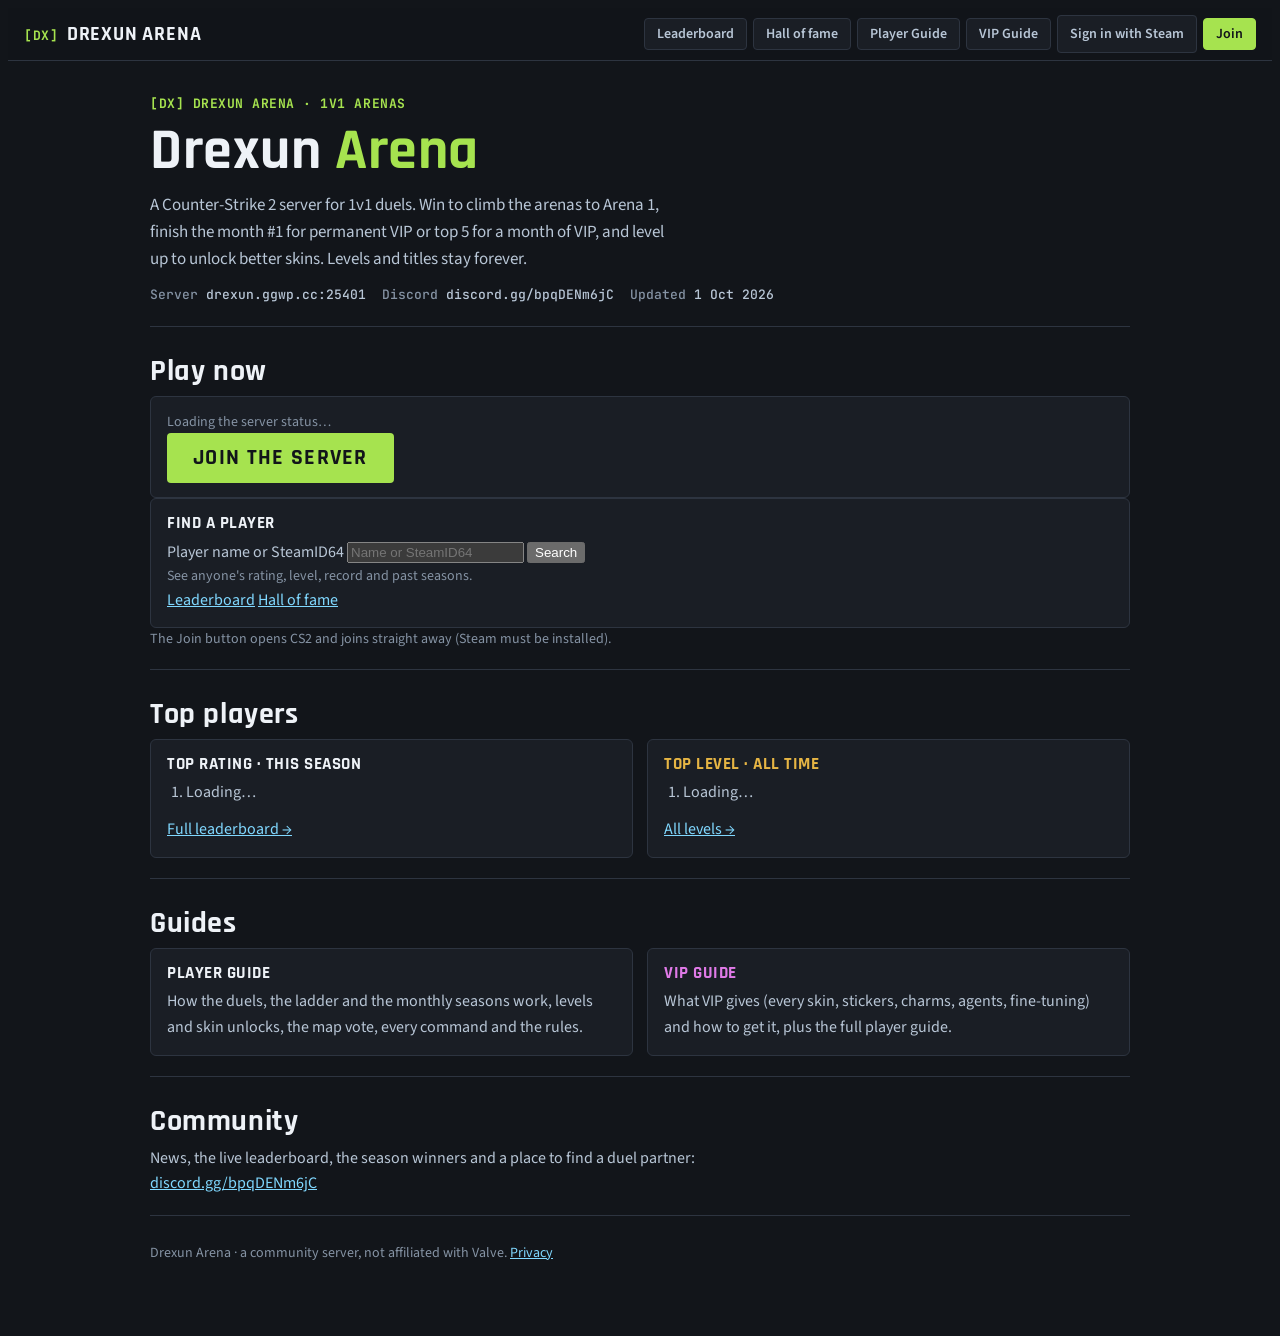
==== public/index.html @ edec15d8 "Update guides 2026-10-01 14:04" ====
<!doctype html>
<html lang="en">
<head>
<meta charset="utf-8">
<meta name="viewport" content="width=device-width, initial-scale=1">
<title>Drexun Arena &middot; CS2 1v1 arenas</title>
<link rel="preconnect" href="https://fonts.googleapis.com">
<link rel="preconnect" href="https://fonts.gstatic.com" crossorigin>
<link rel="stylesheet" href="https://fonts.googleapis.com/css2?family=Rajdhani:wght@600;700&family=Source+Sans+3:wght@400;600;700&family=JetBrains+Mono:wght@500&display=swap">
<style>
  /* Generated by tools/Build-Books.ps1 from docs/books/src - edit the sections there, not this file.
     One deliberate dark look in both themes: the page reads like the game's own chat (lime [DX], silver text,
     gold names, purple commands). */
  :root {
    color-scheme: dark;
    --bg: #12151a;
    --surface: #1a1e25;
    --surface-2: #222731;
    --line: #2d3440;
    --text: #b8c6d6;
    --text-strong: #eef2f7;
    --muted: #8593a4;
    --lime: #a6e34f;
    --gold: #e6b544;
    --purple: #c592f0;
    --menu: #80d8ff;
    --red: #ff6b6b;
    --green: #5fd47a;
    --magenta: #e07ae8;
    --blue: #6aa8ff;
    --orange: #ff9f43;
    --accent: #a6e34f;
    --display: "Rajdhani", "Arial Narrow", "Segoe UI", sans-serif;
    --body: "Source Sans 3", "Segoe UI", system-ui, sans-serif;
    --mono: "JetBrains Mono", ui-monospace, Consolas, monospace;
  }
  html { background: var(--bg); }
  body { background: var(--bg); color: var(--text); font: 16px/1.6 var(--body); padding-inline: 16px; }
  .wrap { max-width: 980px; margin: 0 auto; padding-block: 28px 64px; }
  a { color: var(--menu); }
  a:focus-visible { outline: 2px solid var(--lime); outline-offset: 2px; }

  header.top { display: grid; gap: 12px; padding-block: 8px 22px; border-bottom: 1px solid var(--line); }
  .tag { font: 700 13px/1 var(--mono); color: var(--lime); letter-spacing: .04em; }
  h1 { font: 700 clamp(36px, 7vw, 58px)/1 var(--display); color: var(--text-strong); margin: 0; letter-spacing: .01em; text-wrap: balance; }
  h1 .who { color: var(--accent); }
  .lede { margin: 0; max-width: 66ch; font-size: 17px; }
  .meta { display: flex; flex-wrap: wrap; gap: 8px 16px; font: 500 13px/1.4 var(--mono); color: var(--muted); }
  .meta b { color: var(--text); font-weight: 500; }

  nav.toc { padding-block: 18px 6px; border-bottom: 1px solid var(--line); }
  nav.toc h2 { font: 600 12px/1 var(--mono); letter-spacing: .08em; text-transform: uppercase; color: var(--muted); margin: 0 0 10px; }
  .toc-part { display: grid; grid-template-columns: 112px 1fr; gap: 6px 14px; margin-bottom: 12px; }
  .toc-part > span { font: 700 14px/1.9 var(--display); letter-spacing: .06em; text-transform: uppercase; color: var(--text-strong); }
  .toc-part ul { list-style: none; padding: 0; margin: 0; display: flex; flex-wrap: wrap; gap: 6px; }
  .toc-part a { display: inline-block; font: 600 14px/1 var(--body); color: var(--text); text-decoration: none; padding: 7px 10px; border: 1px solid var(--line); border-radius: 4px; background: var(--surface); }
  .toc-part a:hover { border-color: var(--accent); color: var(--text-strong); }
  @media (max-width: 560px) { .toc-part { grid-template-columns: 1fr; gap: 4px; } }

  .part { margin-top: 40px; padding: 14px 0 0; border-top: 3px solid var(--part, var(--accent)); }
  .part > .part-name { font: 700 13px/1 var(--mono); letter-spacing: .1em; text-transform: uppercase; color: var(--part, var(--accent)); }
  .part > p { margin: 8px 0 0; color: var(--muted); max-width: 70ch; }

  section.sec { padding-block: 28px 6px; border-bottom: 1px solid var(--line); scroll-margin-top: 16px; }
  section.sec:last-child { border-bottom: 0; }
  h2 { font: 700 30px/1.1 var(--display); color: var(--text-strong); margin: 0 0 8px; letter-spacing: .02em; text-wrap: balance; }
  .for { margin: 0 0 16px; color: var(--muted); max-width: 70ch; }
  h3 { font: 700 20px/1.2 var(--display); color: var(--text-strong); margin: 24px 0 8px; letter-spacing: .03em; text-transform: uppercase; }
  p, li { max-width: 72ch; }
  p { margin: 0 0 12px; }
  ul, ol { padding-left: 1.2em; margin: 0 0 12px; display: grid; gap: 5px; }
  strong { color: var(--text-strong); }
  code, .cmd { font-family: var(--mono); font-size: .88em; color: var(--purple); overflow-wrap: anywhere; }
  .name, .map { color: var(--gold); }

  .tbl { overflow-x: auto; border: 1px solid var(--line); border-radius: 6px; background: var(--surface); margin: 8px 0 14px; }
  table { width: 100%; border-collapse: collapse; font-size: 15px; }
  th { text-align: left; font: 600 12px/1.2 var(--mono); letter-spacing: .06em; text-transform: uppercase; color: var(--muted); padding: 10px 14px; border-bottom: 1px solid var(--line); background: var(--surface-2); }
  td { padding: 10px 14px; border-top: 1px solid var(--line); vertical-align: top; font-variant-numeric: tabular-nums; }
  tr:first-child td { border-top: 0; }
  td:first-child { width: 1%; min-width: 150px; }
  td:first-child code { font-size: 14px; }
  .alias { display: block; font: 500 12px/1.4 var(--mono); color: var(--muted); margin-top: 2px; }

  .chat { font: 500 14px/1.7 var(--mono); background: #0b0d10; border: 1px solid var(--line); border-radius: 6px; padding: 12px 14px; overflow-x: auto; color: var(--text); margin: 10px 0 16px; }
  .chat div { white-space: pre; }
  .chat .dx { color: var(--lime); } .chat .pu { color: var(--purple); } .chat .go { color: var(--gold); }
  .chat .gr { color: var(--green); } .chat .re { color: var(--red); } .chat .ma { color: var(--magenta); }
  .chat .bl { color: var(--blue); } .chat .or { color: var(--orange); } .chat .mu { color: var(--muted); }

  .card { background: #1c1f22; border: 1px solid #3a3f46; border-radius: 4px; padding: 12px 18px; text-align: center; font: 500 15px/1.35 var(--body); color: #c0c0c0; width: min(300px, 100%); margin: 10px 0 16px; }
  .card b { display: block; color: #ffa500; font: 700 26px/1.2 var(--display); }

  .grid2 { display: grid; grid-template-columns: repeat(auto-fit, minmax(260px, 1fr)); gap: 14px; margin: 8px 0 14px; }
  .box { background: var(--surface); border: 1px solid var(--line); border-radius: 6px; padding: 14px 16px; }
  .box h4 { font: 700 17px/1.2 var(--display); color: var(--text-strong); margin: 0 0 6px; letter-spacing: .03em; text-transform: uppercase; }
  .box p { margin: 0; }
  .can { border-left: 3px solid var(--green); }
  .cannot { border-left: 3px solid var(--red); }
  .warn { border-left: 3px solid var(--orange); }

  .ladder { display: grid; grid-template-columns: repeat(auto-fit, minmax(118px, 1fr)); gap: 8px; margin: 8px 0 14px; }
  .ladder div { background: var(--surface); border: 1px solid var(--line); border-radius: 6px; padding: 10px 12px; }
  .ladder b { display: block; font: 700 18px/1.1 var(--display); letter-spacing: .02em; }
  .ladder span { display: block; font: 500 12px/1.5 var(--mono); color: var(--muted); font-variant-numeric: tabular-nums; }

  .steps { counter-reset: s; list-style: none; padding: 0; display: grid; gap: 8px; }
  .steps li { counter-increment: s; display: grid; grid-template-columns: 28px 1fr; gap: 10px; align-items: start; }
  .steps li::before { content: counter(s); font: 700 15px/26px var(--display); text-align: center; color: var(--bg); background: var(--accent); border-radius: 3px; height: 26px; }

  .note { font-size: 14px; color: var(--muted); }
  a.play { display: inline-block; font: 700 22px/1 var(--display); letter-spacing: .06em; text-transform: uppercase; text-decoration: none; color: var(--bg); background: var(--lime); padding: 14px 26px; border-radius: 4px; }
  a.play:hover { filter: brightness(1.1); }
  a.box.guide { display: block; text-decoration: none; color: var(--text); }
  a.box.guide:hover { border-color: var(--accent); }

  /* Website only (added by Build-Books.ps1 to the GitHub Pages copies): the bar that leads back home and between guides. */
  .site-nav { position: sticky; top: env(safe-area-inset-top, 0px); z-index: 10; margin-inline: -16px; padding: 10px 16px;
    display: flex; flex-wrap: wrap; align-items: center; justify-content: space-between; gap: 8px 16px;
    background: color-mix(in srgb, var(--bg) 90%, transparent); backdrop-filter: blur(6px); border-bottom: 1px solid var(--line); }
  .site-nav .brand { font: 700 20px/1 var(--display); letter-spacing: .04em; color: var(--text-strong); text-decoration: none; }
  .site-nav .brand .tag { font-size: 13px; margin-right: 4px; }
  .site-links { display: flex; flex-wrap: wrap; align-items: center; gap: 6px; }
  .site-links a { font: 600 14px/1 var(--body); color: var(--text); text-decoration: none; padding: 8px 12px; border: 1px solid var(--line); border-radius: 4px; background: var(--surface); }
  .site-links a:hover { border-color: var(--accent); color: var(--text-strong); }
  .site-links a[aria-current="page"] { border-color: var(--accent); color: var(--text-strong); background: var(--surface-2); }
  .site-links a.join { background: var(--lime); border-color: var(--lime); color: var(--bg); }
  .site-links a.join:hover { filter: brightness(1.1); color: var(--bg); }
  details.faq { border: 1px solid var(--line); border-radius: 6px; background: var(--surface); margin: 0 0 8px; }
  details.faq summary { cursor: pointer; padding: 11px 14px; font-weight: 600; color: var(--text-strong); }
  details.faq > div { padding: 0 14px 12px; }
  footer { padding-top: 26px; font-size: 14px; color: var(--muted); }
  html { scroll-behavior: smooth; }
  @media (prefers-reduced-motion: reduce) { html { scroll-behavior: auto; } }
</style>
<meta name="description" content="Drexun Arena: a Counter-Strike 2 1v1 arena server. Live server status, leaderboards, player stats, hall of fame and guides.">
<link rel="icon" href="data:image/svg+xml,%3Csvg xmlns=%22http://www.w3.org/2000/svg%22 viewBox=%220 0 32 32%22%3E%3Crect width=%2232%22 height=%2232%22 rx=%226%22 fill=%22%2312151a%22/%3E%3Ctext x=%2216%22 y=%2222%22 font-family=%22Arial%22 font-weight=%22700%22 font-size=%2215%22 text-anchor=%22middle%22 fill=%22%23a6e34f%22%3EDX%3C/text%3E%3C/svg%3E">
<link rel="stylesheet" href="/site.css?v=03f90bc6b4">
</head>
<body>
<nav class="site-nav" aria-label="Site">
  <a class="brand" href="/"><span class="tag">[DX]</span> DREXUN ARENA</a>
  <div class="site-links">
    <a href="/leaderboard">Leaderboard</a>
    <a href="/halloffame">Hall of fame</a>
    <a href="/players">Player Guide</a>
    <a href="/vip">VIP Guide</a>
    <span id="account" class="account"><a href="/auth/steam" rel="nofollow">Sign in with Steam</a></span>
    <a class="join" href="steam://connect/drexun.ggwp.cc:25401">Join</a>
  </div>
</nav>
<div class="wrap">
  <header class="top">
    <div class="tag">[DX] DREXUN ARENA · 1V1 ARENAS</div>
    <h1>Drexun <span class="who">Arena</span></h1>
    <p class="lede">A Counter-Strike 2 server for 1v1 duels. Win to climb the arenas to Arena 1, finish the month #1 for permanent VIP or top 5 for a month of VIP, and level up to unlock better skins. Levels and titles stay forever.</p>
    <div class="meta"><span>Server <b>drexun.ggwp.cc:25401</b></span><span>Discord <b>discord.gg/bpqDENm6jC</b></span><span>Updated <b>1 Oct 2026</b></span></div>
  </header>

  <section class="sec" id="play"><h2>Play now</h2>
    <div class="live-grid">
      <div class="box live" id="server-status" aria-live="polite"><p class="note">Loading the server status…</p><p><a class="play" href="steam://connect/drexun.ggwp.cc:25401">Join the server</a></p></div>
      <div class="box">
        <h4>Find a player</h4>
        <form class="search" action="/leaderboard" method="get" role="search">
          <label class="sr" for="home-q">Player name or SteamID64</label>
          <input id="home-q" name="q" type="search" placeholder="Name or SteamID64" autocomplete="off" maxlength="32" required minlength="2">
          <button type="submit">Search</button>
        </form>
        <p class="note">See anyone's rating, level, record and past seasons.</p>
        <p><a class="btn ghost" href="/leaderboard">Leaderboard</a> <a class="btn ghost" href="/halloffame">Hall of fame</a></p>
      </div>
    </div>
    <p class="note">The Join button opens CS2 and joins straight away (Steam must be installed).</p>
  </section>

  <section class="sec" id="top"><h2>Top players</h2>
    <div class="grid2">
      <div class="box"><h4>Top rating · this season</h4><ol class="mini" id="top-rating"><li class="empty">Loading…</li></ol><a href="/leaderboard">Full leaderboard →</a></div>
      <div class="box"><h4 style="color:var(--gold)">Top level · all time</h4><ol class="mini" id="top-level"><li class="empty">Loading…</li></ol><a href="/leaderboard?type=level">All levels →</a></div>
    </div>
  </section>

  <section class="sec" id="guides"><h2>Guides</h2>
    <div class="grid2">
      <a class="box guide" href="/players"><h4>Player Guide</h4><p>How the duels, the ladder and the monthly seasons work, levels and skin unlocks, the map vote, every command and the rules.</p></a>
      <a class="box guide" href="/vip"><h4 style="color:var(--magenta)">VIP Guide</h4><p>What VIP gives (every skin, stickers, charms, agents, fine-tuning) and how to get it, plus the full player guide.</p></a>
    </div>
  </section>

  <section class="sec" id="community"><h2>Community</h2>
    <p>News, the live leaderboard, the season winners and a place to find a duel partner: <a href="https://discord.gg/bpqDENm6jC">discord.gg/bpqDENm6jC</a></p>
  </section>

  <footer>Drexun Arena · a community server, not affiliated with Valve. <a href="/privacy">Privacy</a></footer>
</div>
<script src="/site.js?v=b4c66eb152" defer></script>

</body>
</html>
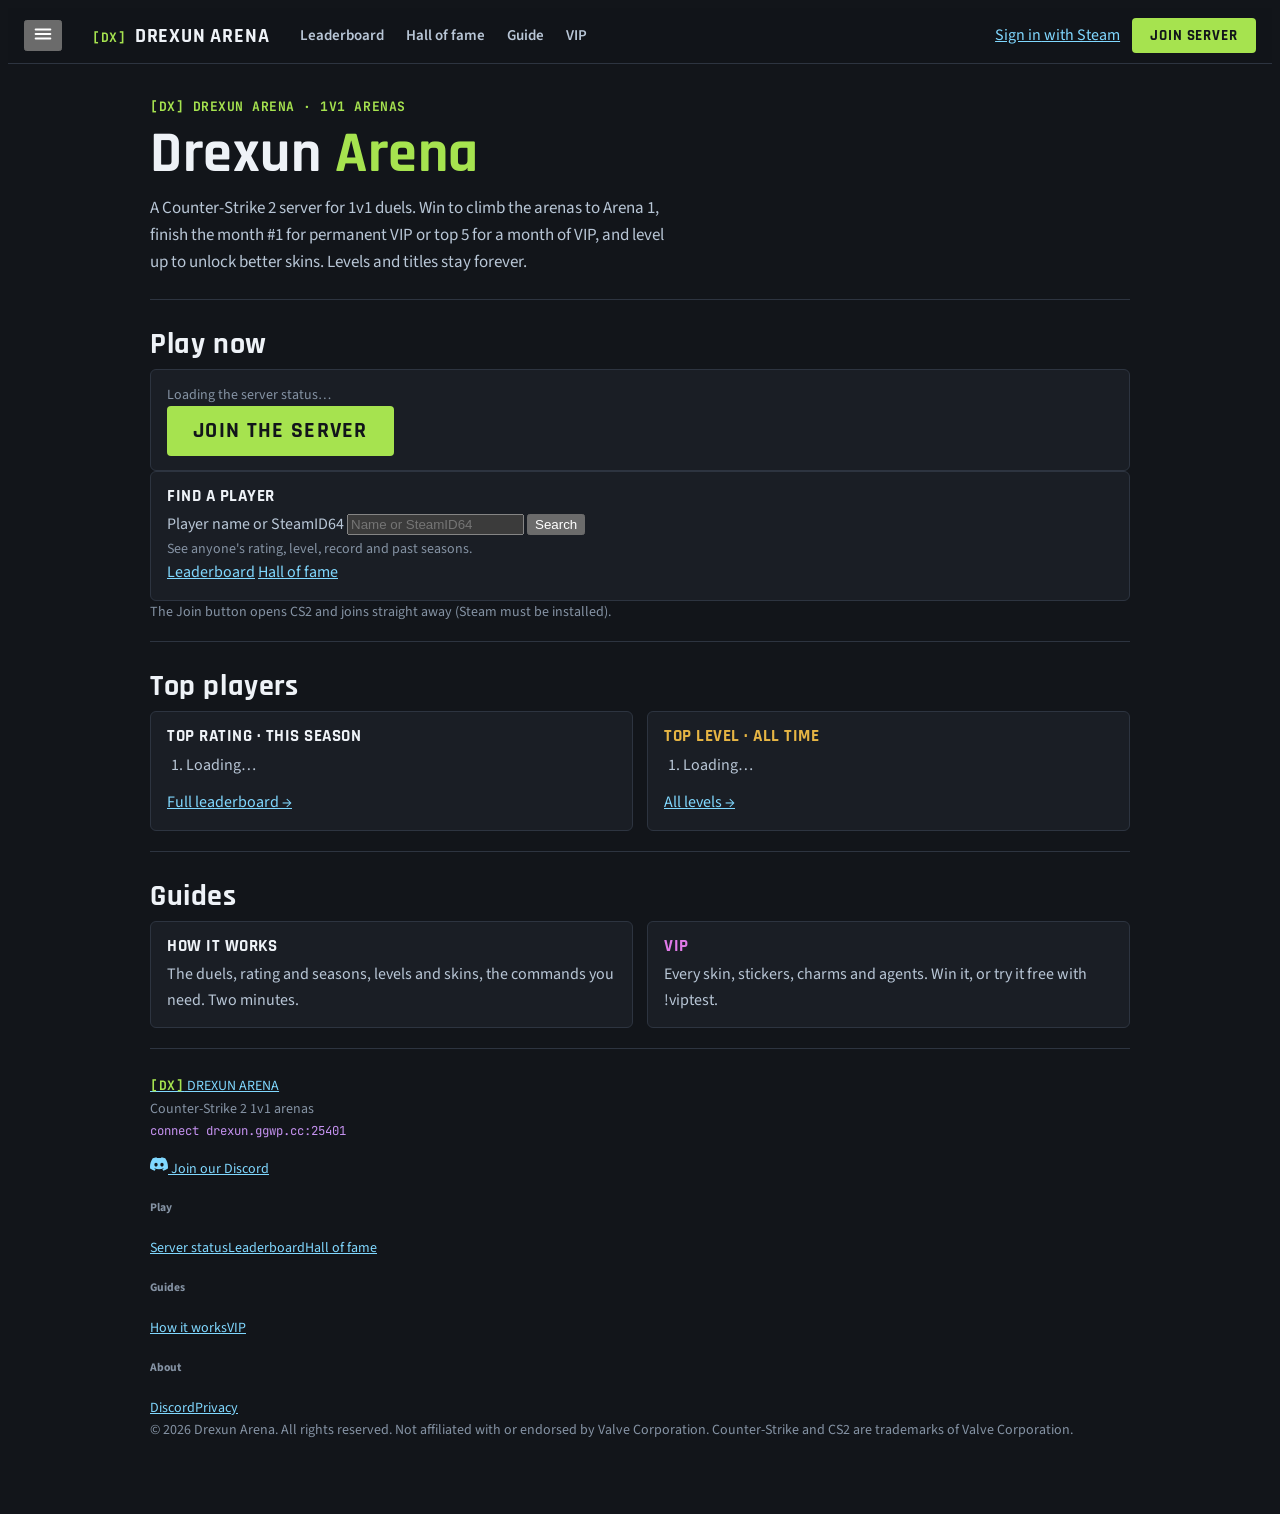
==== commit b905d441: "Update guides 2026-10-01 15:27" ====
--- a/public/index.html
+++ b/public/index.html
@@ -120,12 +120,16 @@
     background: color-mix(in srgb, var(--bg) 90%, transparent); backdrop-filter: blur(6px); border-bottom: 1px solid var(--line); }
   .site-nav .brand { font: 700 20px/1 var(--display); letter-spacing: .04em; color: var(--text-strong); text-decoration: none; }
   .site-nav .brand .tag { font-size: 13px; margin-right: 4px; }
-  .site-links { display: flex; flex-wrap: wrap; align-items: center; gap: 6px; }
-  .site-links a { font: 600 14px/1 var(--body); color: var(--text); text-decoration: none; padding: 8px 12px; border: 1px solid var(--line); border-radius: 4px; background: var(--surface); }
-  .site-links a:hover { border-color: var(--accent); color: var(--text-strong); }
-  .site-links a[aria-current="page"] { border-color: var(--accent); color: var(--text-strong); background: var(--surface-2); }
-  .site-links a.join { background: var(--lime); border-color: var(--lime); color: var(--bg); }
-  .site-links a.join:hover { filter: brightness(1.1); color: var(--bg); }
+  /* Plain text links with a lime underline for the current page; only Join is a button (owner, 2026-10-01: six boxes
+     of equal weight read like a toolbar). */
+  .nav-left { display: flex; flex-wrap: wrap; align-items: center; gap: 6px 30px; }
+  .nav-right { display: flex; align-items: center; gap: 12px; }
+  .site-links { display: flex; flex-wrap: wrap; align-items: center; gap: 4px 22px; }
+  .site-links a { font: 600 15px/1 var(--body); color: var(--text); text-decoration: none; padding: 9px 0 7px; border-bottom: 2px solid transparent; }
+  .site-links a:hover { color: var(--text-strong); }
+  .site-links a[aria-current="page"] { color: var(--text-strong); border-bottom-color: var(--lime); }
+  .site-nav a.join { font: 700 15px/1 var(--display); letter-spacing: .06em; text-transform: uppercase; text-decoration: none; color: var(--bg); background: var(--lime); padding: 10px 18px; border-radius: 4px; }
+  .site-nav a.join:hover { filter: brightness(1.1); }
   details.faq { border: 1px solid var(--line); border-radius: 6px; background: var(--surface); margin: 0 0 8px; }
   details.faq summary { cursor: pointer; padding: 11px 14px; font-weight: 600; color: var(--text-strong); }
   details.faq > div { padding: 0 14px 12px; }
@@ -134,19 +138,27 @@
   @media (prefers-reduced-motion: reduce) { html { scroll-behavior: auto; } }
 </style>
 <meta name="description" content="Drexun Arena: a Counter-Strike 2 1v1 arena server. Live server status, leaderboards, player stats, hall of fame and guides.">
+<meta property="og:site_name" content="Drexun Arena">
+<meta property="og:description" content="Drexun Arena: a Counter-Strike 2 1v1 arena server. Live server status, leaderboards, player stats, hall of fame and guides.">
+<meta name="theme-color" content="#a6e34f">
 <link rel="icon" href="data:image/svg+xml,%3Csvg xmlns=%22http://www.w3.org/2000/svg%22 viewBox=%220 0 32 32%22%3E%3Crect width=%2232%22 height=%2232%22 rx=%226%22 fill=%22%2312151a%22/%3E%3Ctext x=%2216%22 y=%2222%22 font-family=%22Arial%22 font-weight=%22700%22 font-size=%2215%22 text-anchor=%22middle%22 fill=%22%23a6e34f%22%3EDX%3C/text%3E%3C/svg%3E">
-<link rel="stylesheet" href="/site.css?v=03f90bc6b4">
+<link rel="stylesheet" href="/site.css?v=56b05d8a8b">
 </head>
 <body>
 <nav class="site-nav" aria-label="Site">
-  <a class="brand" href="/"><span class="tag">[DX]</span> DREXUN ARENA</a>
-  <div class="site-links">
-    <a href="/leaderboard">Leaderboard</a>
-    <a href="/halloffame">Hall of fame</a>
-    <a href="/players">Player Guide</a>
-    <a href="/vip">VIP Guide</a>
-    <span id="account" class="account"><a href="/auth/steam" rel="nofollow">Sign in with Steam</a></span>
-    <a class="join" href="steam://connect/drexun.ggwp.cc:25401">Join</a>
+  <div class="nav-left">
+    <button type="button" class="menu-btn" aria-label="Menu" aria-expanded="false" aria-controls="site-links"><svg viewBox="0 0 24 24" width="22" height="22" aria-hidden="true"><path fill="none" stroke="currentColor" stroke-width="2.2" stroke-linecap="round" d="M4 7h16M4 12h16M4 17h16"/></svg></button>
+    <a class="brand" href="/"><span class="tag">[DX]</span> DREXUN ARENA</a>
+    <div class="site-links" id="site-links">
+      <a href="/leaderboard">Leaderboard</a>
+      <a href="/halloffame">Hall of fame</a>
+      <a href="/players">Guide</a>
+      <a href="/vip">VIP</a>
+    </div>
+  </div>
+  <div class="nav-right">
+    <span id="account" class="account"><a class="signin" href="/auth/steam" rel="nofollow">Sign in<span class="long"> with Steam</span></a></span>
+    <a class="join" href="steam://connect/drexun.ggwp.cc:25401" title="Opens CS2 and joins drexun.ggwp.cc:25401">Join<span class="long"> server</span></a>
   </div>
 </nav>
 <div class="wrap">
@@ -154,7 +166,6 @@
     <div class="tag">[DX] DREXUN ARENA · 1V1 ARENAS</div>
     <h1>Drexun <span class="who">Arena</span></h1>
     <p class="lede">A Counter-Strike 2 server for 1v1 duels. Win to climb the arenas to Arena 1, finish the month #1 for permanent VIP or top 5 for a month of VIP, and level up to unlock better skins. Levels and titles stay forever.</p>
-    <div class="meta"><span>Server <b>drexun.ggwp.cc:25401</b></span><span>Discord <b>discord.gg/bpqDENm6jC</b></span><span>Updated <b>1 Oct 2026</b></span></div>
   </header>
 
   <section class="sec" id="play"><h2>Play now</h2>
@@ -183,18 +194,35 @@
 
   <section class="sec" id="guides"><h2>Guides</h2>
     <div class="grid2">
-      <a class="box guide" href="/players"><h4>Player Guide</h4><p>How the duels, the ladder and the monthly seasons work, levels and skin unlocks, the map vote, every command and the rules.</p></a>
-      <a class="box guide" href="/vip"><h4 style="color:var(--magenta)">VIP Guide</h4><p>What VIP gives (every skin, stickers, charms, agents, fine-tuning) and how to get it, plus the full player guide.</p></a>
+      <a class="box guide" href="/players"><h4>How it works</h4><p>The duels, rating and seasons, levels and skins, the commands you need. Two minutes.</p></a>
+      <a class="box guide" href="/vip"><h4 style="color:var(--magenta)">VIP</h4><p>Every skin, stickers, charms and agents. Win it, or try it free with !viptest.</p></a>
     </div>
   </section>
 
-  <section class="sec" id="community"><h2>Community</h2>
-    <p>News, the live leaderboard, the season winners and a place to find a duel partner: <a href="https://discord.gg/bpqDENm6jC">discord.gg/bpqDENm6jC</a></p>
-  </section>
-
-  <footer>Drexun Arena · a community server, not affiliated with Valve. <a href="/privacy">Privacy</a></footer>
+
+  <footer class="site-footer">
+  <div class="footer-top">
+    <div class="footer-brand">
+      <a class="brand" href="/"><span class="tag">[DX]</span> DREXUN ARENA</a>
+      <p>Counter-Strike 2 1v1 arenas<br><code class="nowrap">connect drexun.ggwp.cc:25401</code></p>
+      <a class="discord-btn" href="https://discord.gg/bpqDENm6jC" rel="noopener">
+        <svg viewBox="0 0 24 24" width="18" height="18" aria-hidden="true"><path fill="currentColor" d="M20.32 4.37a19.8 19.8 0 0 0-4.89-1.52.07.07 0 0 0-.08.04c-.21.38-.44.87-.6 1.25a18.3 18.3 0 0 0-5.5 0 12.6 12.6 0 0 0-.61-1.25.08.08 0 0 0-.08-.04 19.7 19.7 0 0 0-4.89 1.52.07.07 0 0 0-.03.03C.53 9.05-.32 13.58.1 18.06a.08.08 0 0 0 .03.06 19.9 19.9 0 0 0 5.99 3.03.08.08 0 0 0 .08-.03c.46-.63.87-1.3 1.23-1.99a.08.08 0 0 0-.04-.11 13.1 13.1 0 0 1-1.87-.89.08.08 0 0 1-.01-.13l.37-.29a.07.07 0 0 1 .08-.01c3.93 1.79 8.18 1.79 12.06 0a.07.07 0 0 1 .08.01l.37.29a.08.08 0 0 1-.01.13c-.6.35-1.22.65-1.87.89a.08.08 0 0 0-.04.11c.36.7.78 1.36 1.22 1.99a.08.08 0 0 0 .08.03 19.8 19.8 0 0 0 6-3.03.08.08 0 0 0 .03-.06c.5-5.18-.84-9.67-3.55-13.66a.06.06 0 0 0-.03-.03ZM8.02 15.33c-1.18 0-2.16-1.08-2.16-2.42 0-1.33.96-2.42 2.16-2.42 1.21 0 2.18 1.1 2.16 2.42 0 1.34-.96 2.42-2.16 2.42Zm7.97 0c-1.18 0-2.15-1.08-2.15-2.42 0-1.33.95-2.42 2.15-2.42 1.21 0 2.18 1.1 2.16 2.42 0 1.34-.95 2.42-2.16 2.42Z"/></svg>
+        Join our Discord
+      </a>
+    </div>
+    <nav class="footer-links" aria-label="Footer">
+      <div><h5>Play</h5><a href="/">Server status</a><a href="/leaderboard">Leaderboard</a><a href="/halloffame">Hall of fame</a></div>
+      <div><h5>Guides</h5><a href="/players">How it works</a><a href="/vip">VIP</a></div>
+      <div><h5>About</h5><a href="https://discord.gg/bpqDENm6jC" rel="noopener">Discord</a><a href="/privacy">Privacy</a></div>
+    </nav>
+  </div>
+  <div class="footer-bottom">
+    <span>© 2026 Drexun Arena. All rights reserved.</span>
+    <span>Not affiliated with or endorsed by Valve Corporation. Counter-Strike and CS2 are trademarks of Valve Corporation.</span>
+  </div>
+</footer>
 </div>
-<script src="/site.js?v=b4c66eb152" defer></script>
+<script src="/site.js?v=3ef2ddb3db" defer></script>
 
 </body>
 </html>
